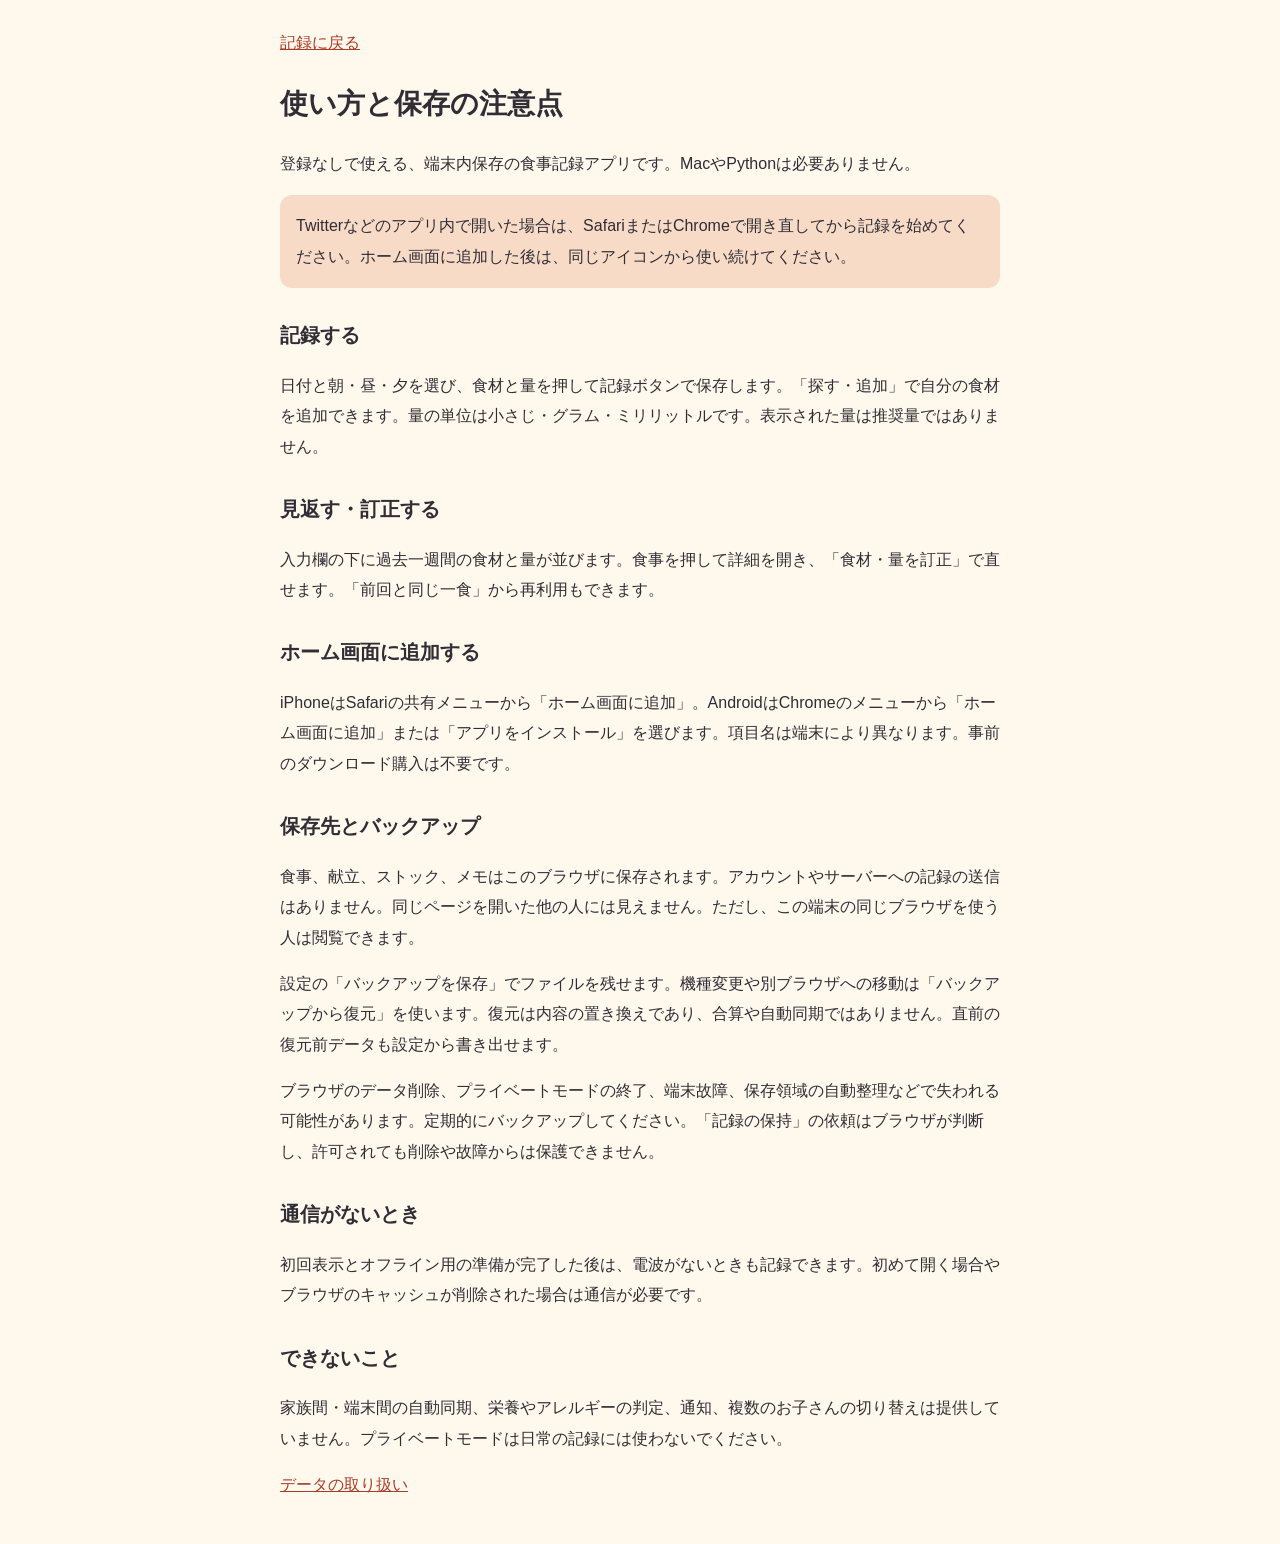
==== guide.html @ efba1701 "Add files via upload" ====
<!doctype html><html lang="ja"><meta charset="utf-8"><meta name="viewport" content="width=device-width,initial-scale=1"><title>使い方と保存の注意点｜もぐ日和</title><link rel="stylesheet" href="./guide.css"><main><a href="./">記録に戻る</a><h1>使い方と保存の注意点</h1><p>登録なしで使える、端末内保存の食事記録アプリです。MacやPythonは必要ありません。</p><aside>Twitterなどのアプリ内で開いた場合は、SafariまたはChromeで開き直してから記録を始めてください。ホーム画面に追加した後は、同じアイコンから使い続けてください。</aside><h2>記録する</h2><p>日付と朝・昼・夕を選び、食材と量を押して記録ボタンで保存します。「探す・追加」で自分の食材を追加できます。量の単位は小さじ・グラム・ミリリットルです。表示された量は推奨量ではありません。</p><h2>見返す・訂正する</h2><p>入力欄の下に過去一週間の食材と量が並びます。食事を押して詳細を開き、「食材・量を訂正」で直せます。「前回と同じ一食」から再利用もできます。</p><h2>ホーム画面に追加する</h2><p>iPhoneはSafariの共有メニューから「ホーム画面に追加」。AndroidはChromeのメニューから「ホーム画面に追加」または「アプリをインストール」を選びます。項目名は端末により異なります。事前のダウンロード購入は不要です。</p><h2>保存先とバックアップ</h2><p>食事、献立、ストック、メモはこのブラウザに保存されます。アカウントやサーバーへの記録の送信はありません。同じページを開いた他の人には見えません。ただし、この端末の同じブラウザを使う人は閲覧できます。</p><p>設定の「バックアップを保存」でファイルを残せます。機種変更や別ブラウザへの移動は「バックアップから復元」を使います。復元は内容の置き換えであり、合算や自動同期ではありません。直前の復元前データも設定から書き出せます。</p><p>ブラウザのデータ削除、プライベートモードの終了、端末故障、保存領域の自動整理などで失われる可能性があります。定期的にバックアップしてください。「記録の保持」の依頼はブラウザが判断し、許可されても削除や故障からは保護できません。</p><h2>通信がないとき</h2><p>初回表示とオフライン用の準備が完了した後は、電波がないときも記録できます。初めて開く場合やブラウザのキャッシュが削除された場合は通信が必要です。</p><h2>できないこと</h2><p>家族間・端末間の自動同期、栄養やアレルギーの判定、通知、複数のお子さんの切り替えは提供していません。プライベートモードは日常の記録には使わないでください。</p><p><a href="./privacy.html">データの取り扱い</a></p></main></html>
---- guide.css ----
body{font:16px/1.9 -apple-system,BlinkMacSystemFont,"Hiragino Sans",sans-serif;color:#302d35;background:#fff8ed;margin:0}main{max-width:720px;margin:auto;padding:28px 20px}h1{font-size:28px}h2{font-size:20px;margin-top:28px}a{color:#ac3c27}aside{background:#f7dbc7;border-radius:12px;padding:16px}li{margin:10px 0}
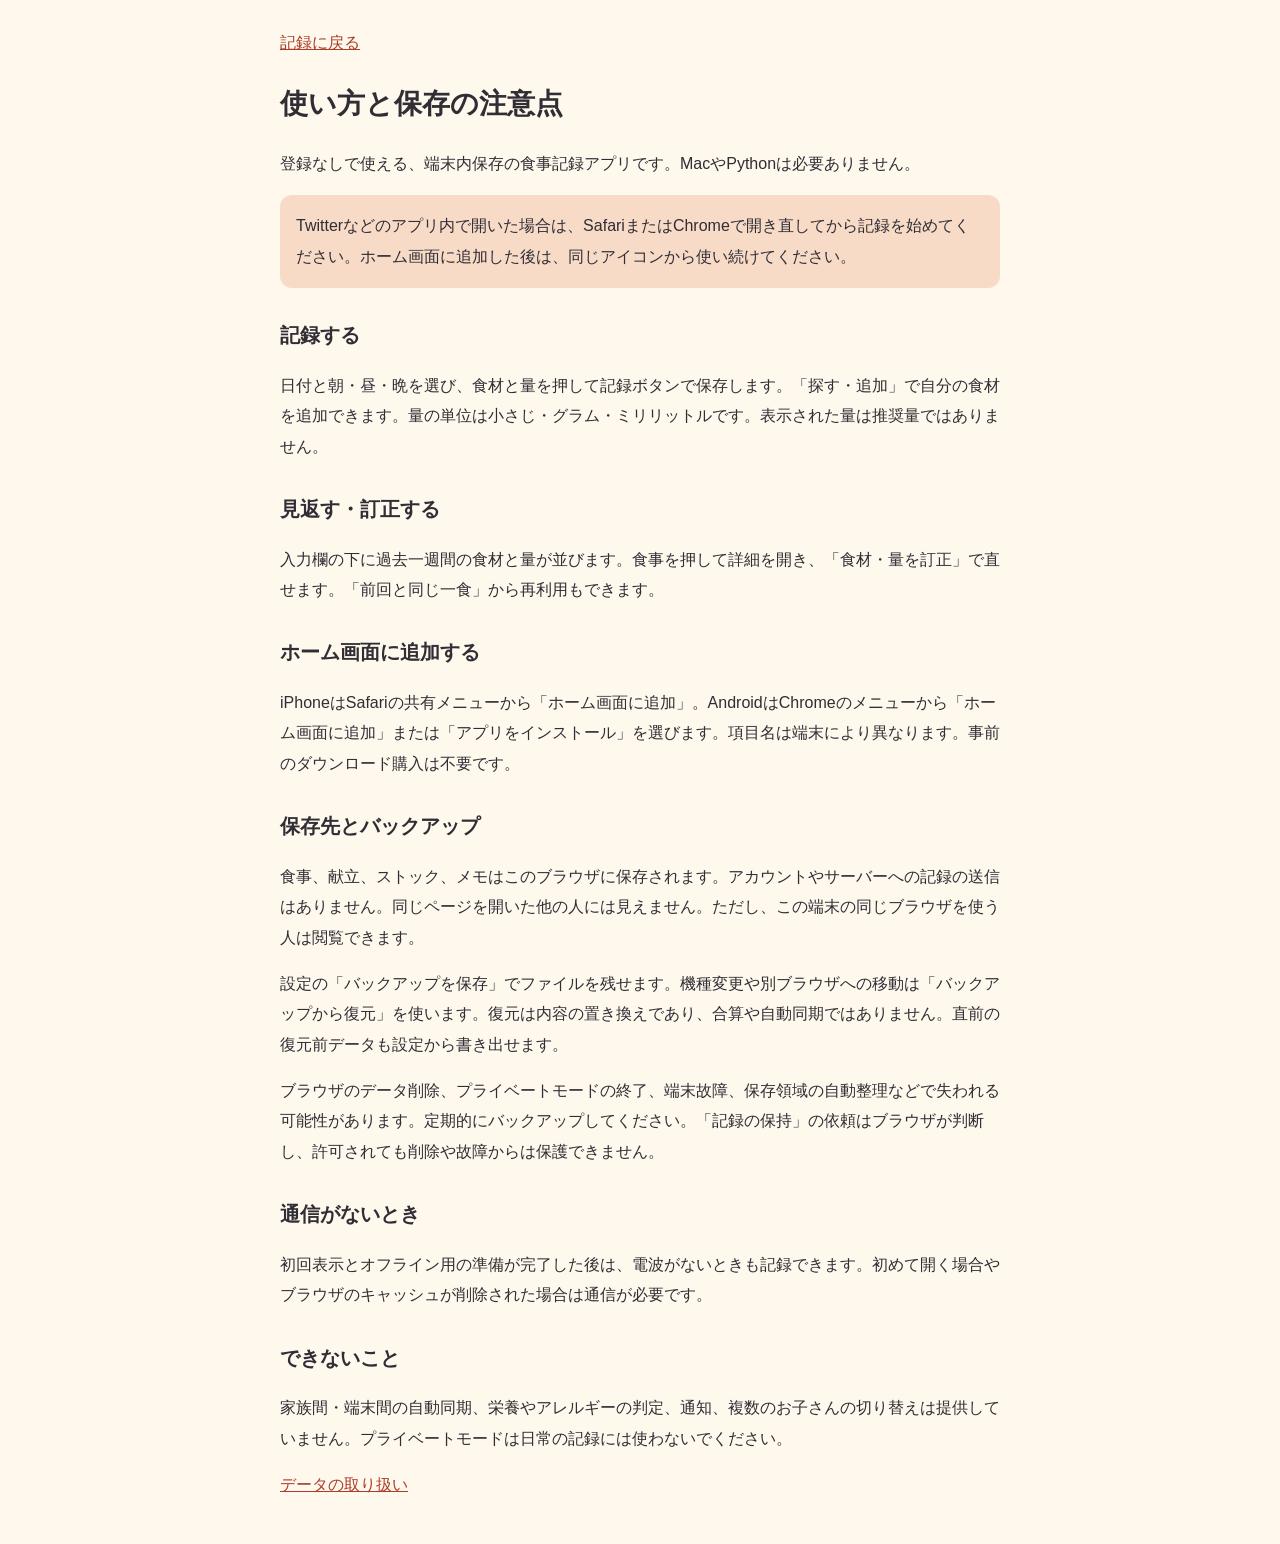
==== commit aaf79ced: "Update to v1.2.0: app.js, quick.js, local-store.js, style.css, sw.js, index.html, guide.html" ====
--- a/guide.html
+++ b/guide.html
@@ -1 +1 @@
-<!doctype html><html lang="ja"><meta charset="utf-8"><meta name="viewport" content="width=device-width,initial-scale=1"><title>使い方と保存の注意点｜もぐ日和</title><link rel="stylesheet" href="./guide.css"><main><a href="./">記録に戻る</a><h1>使い方と保存の注意点</h1><p>登録なしで使える、端末内保存の食事記録アプリです。MacやPythonは必要ありません。</p><aside>Twitterなどのアプリ内で開いた場合は、SafariまたはChromeで開き直してから記録を始めてください。ホーム画面に追加した後は、同じアイコンから使い続けてください。</aside><h2>記録する</h2><p>日付と朝・昼・夕を選び、食材と量を押して記録ボタンで保存します。「探す・追加」で自分の食材を追加できます。量の単位は小さじ・グラム・ミリリットルです。表示された量は推奨量ではありません。</p><h2>見返す・訂正する</h2><p>入力欄の下に過去一週間の食材と量が並びます。食事を押して詳細を開き、「食材・量を訂正」で直せます。「前回と同じ一食」から再利用もできます。</p><h2>ホーム画面に追加する</h2><p>iPhoneはSafariの共有メニューから「ホーム画面に追加」。AndroidはChromeのメニューから「ホーム画面に追加」または「アプリをインストール」を選びます。項目名は端末により異なります。事前のダウンロード購入は不要です。</p><h2>保存先とバックアップ</h2><p>食事、献立、ストック、メモはこのブラウザに保存されます。アカウントやサーバーへの記録の送信はありません。同じページを開いた他の人には見えません。ただし、この端末の同じブラウザを使う人は閲覧できます。</p><p>設定の「バックアップを保存」でファイルを残せます。機種変更や別ブラウザへの移動は「バックアップから復元」を使います。復元は内容の置き換えであり、合算や自動同期ではありません。直前の復元前データも設定から書き出せます。</p><p>ブラウザのデータ削除、プライベートモードの終了、端末故障、保存領域の自動整理などで失われる可能性があります。定期的にバックアップしてください。「記録の保持」の依頼はブラウザが判断し、許可されても削除や故障からは保護できません。</p><h2>通信がないとき</h2><p>初回表示とオフライン用の準備が完了した後は、電波がないときも記録できます。初めて開く場合やブラウザのキャッシュが削除された場合は通信が必要です。</p><h2>できないこと</h2><p>家族間・端末間の自動同期、栄養やアレルギーの判定、通知、複数のお子さんの切り替えは提供していません。プライベートモードは日常の記録には使わないでください。</p><p><a href="./privacy.html">データの取り扱い</a></p></main></html>+<!doctype html><html lang="ja"><meta charset="utf-8"><meta name="viewport" content="width=device-width,initial-scale=1"><title>使い方と保存の注意点｜もぐ日和</title><link rel="stylesheet" href="./guide.css"><main><a href="./">記録に戻る</a><h1>使い方と保存の注意点</h1><p>登録なしで使える、端末内保存の食事記録アプリです。MacやPythonは必要ありません。</p><aside>Twitterなどのアプリ内で開いた場合は、SafariまたはChromeで開き直してから記録を始めてください。ホーム画面に追加した後は、同じアイコンから使い続けてください。</aside><h2>記録する</h2><p>日付と朝・昼・晩を選び、食材と量を押して記録ボタンで保存します。「探す・追加」で自分の食材を追加できます。量の単位は小さじ・グラム・ミリリットルです。表示された量は推奨量ではありません。</p><h2>見返す・訂正する</h2><p>入力欄の下に過去一週間の食材と量が並びます。食事を押して詳細を開き、「食材・量を訂正」で直せます。「前回と同じ一食」から再利用もできます。</p><h2>ホーム画面に追加する</h2><p>iPhoneはSafariの共有メニューから「ホーム画面に追加」。AndroidはChromeのメニューから「ホーム画面に追加」または「アプリをインストール」を選びます。項目名は端末により異なります。事前のダウンロード購入は不要です。</p><h2>保存先とバックアップ</h2><p>食事、献立、ストック、メモはこのブラウザに保存されます。アカウントやサーバーへの記録の送信はありません。同じページを開いた他の人には見えません。ただし、この端末の同じブラウザを使う人は閲覧できます。</p><p>設定の「バックアップを保存」でファイルを残せます。機種変更や別ブラウザへの移動は「バックアップから復元」を使います。復元は内容の置き換えであり、合算や自動同期ではありません。直前の復元前データも設定から書き出せます。</p><p>ブラウザのデータ削除、プライベートモードの終了、端末故障、保存領域の自動整理などで失われる可能性があります。定期的にバックアップしてください。「記録の保持」の依頼はブラウザが判断し、許可されても削除や故障からは保護できません。</p><h2>通信がないとき</h2><p>初回表示とオフライン用の準備が完了した後は、電波がないときも記録できます。初めて開く場合やブラウザのキャッシュが削除された場合は通信が必要です。</p><h2>できないこと</h2><p>家族間・端末間の自動同期、栄養やアレルギーの判定、通知、複数のお子さんの切り替えは提供していません。プライベートモードは日常の記録には使わないでください。</p><p><a href="./privacy.html">データの取り扱い</a></p></main></html>
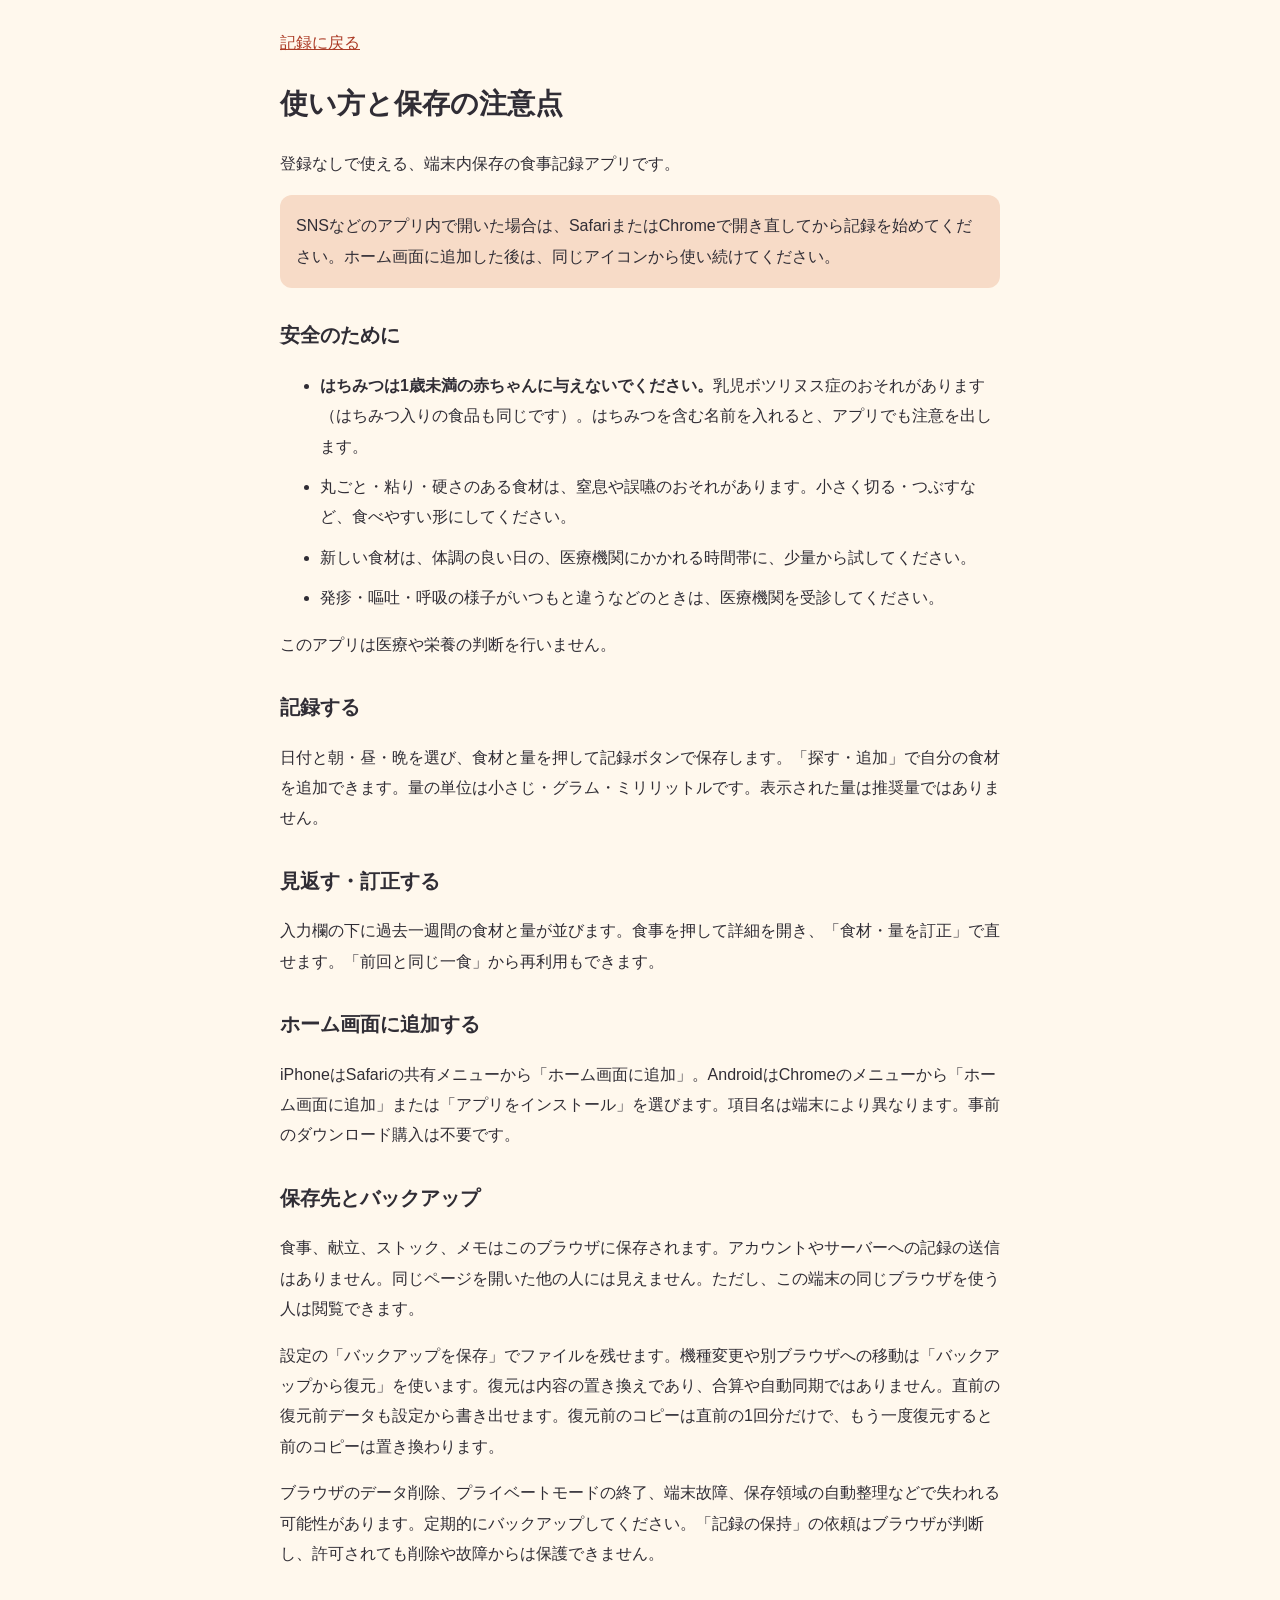
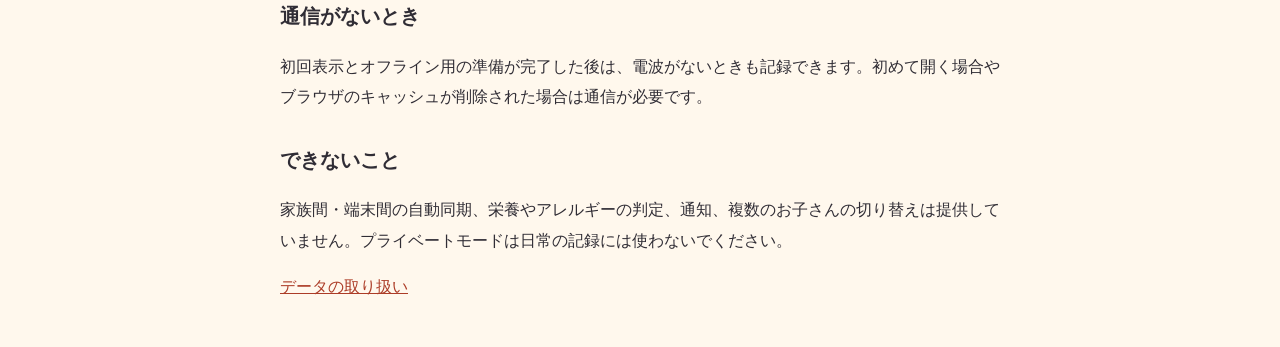
==== commit eaf0f3a8: "v1.5.2" ====
--- a/guide.html
+++ b/guide.html
@@ -1 +1 @@
-<!doctype html><html lang="ja"><meta charset="utf-8"><meta name="viewport" content="width=device-width,initial-scale=1"><title>使い方と保存の注意点｜もぐ日和</title><link rel="stylesheet" href="./guide.css"><main><a href="./">記録に戻る</a><h1>使い方と保存の注意点</h1><p>登録なしで使える、端末内保存の食事記録アプリです。MacやPythonは必要ありません。</p><aside>Twitterなどのアプリ内で開いた場合は、SafariまたはChromeで開き直してから記録を始めてください。ホーム画面に追加した後は、同じアイコンから使い続けてください。</aside><h2>記録する</h2><p>日付と朝・昼・晩を選び、食材と量を押して記録ボタンで保存します。「探す・追加」で自分の食材を追加できます。量の単位は小さじ・グラム・ミリリットルです。表示された量は推奨量ではありません。</p><h2>見返す・訂正する</h2><p>入力欄の下に過去一週間の食材と量が並びます。食事を押して詳細を開き、「食材・量を訂正」で直せます。「前回と同じ一食」から再利用もできます。</p><h2>ホーム画面に追加する</h2><p>iPhoneはSafariの共有メニューから「ホーム画面に追加」。AndroidはChromeのメニューから「ホーム画面に追加」または「アプリをインストール」を選びます。項目名は端末により異なります。事前のダウンロード購入は不要です。</p><h2>保存先とバックアップ</h2><p>食事、献立、ストック、メモはこのブラウザに保存されます。アカウントやサーバーへの記録の送信はありません。同じページを開いた他の人には見えません。ただし、この端末の同じブラウザを使う人は閲覧できます。</p><p>設定の「バックアップを保存」でファイルを残せます。機種変更や別ブラウザへの移動は「バックアップから復元」を使います。復元は内容の置き換えであり、合算や自動同期ではありません。直前の復元前データも設定から書き出せます。</p><p>ブラウザのデータ削除、プライベートモードの終了、端末故障、保存領域の自動整理などで失われる可能性があります。定期的にバックアップしてください。「記録の保持」の依頼はブラウザが判断し、許可されても削除や故障からは保護できません。</p><h2>通信がないとき</h2><p>初回表示とオフライン用の準備が完了した後は、電波がないときも記録できます。初めて開く場合やブラウザのキャッシュが削除された場合は通信が必要です。</p><h2>できないこと</h2><p>家族間・端末間の自動同期、栄養やアレルギーの判定、通知、複数のお子さんの切り替えは提供していません。プライベートモードは日常の記録には使わないでください。</p><p><a href="./privacy.html">データの取り扱い</a></p></main></html>+<!doctype html><html lang="ja"><meta charset="utf-8"><meta name="viewport" content="width=device-width,initial-scale=1"><title>使い方と保存の注意点｜もぐ日和</title><link rel="stylesheet" href="./guide.css"><main><a href="./">記録に戻る</a><h1>使い方と保存の注意点</h1><p>登録なしで使える、端末内保存の食事記録アプリです。</p><aside>SNSなどのアプリ内で開いた場合は、SafariまたはChromeで開き直してから記録を始めてください。ホーム画面に追加した後は、同じアイコンから使い続けてください。</aside><h2>安全のために</h2><ul><li><b>はちみつは1歳未満の赤ちゃんに与えないでください。</b>乳児ボツリヌス症のおそれがあります（はちみつ入りの食品も同じです）。はちみつを含む名前を入れると、アプリでも注意を出します。</li><li>丸ごと・粘り・硬さのある食材は、窒息や誤嚥のおそれがあります。小さく切る・つぶすなど、食べやすい形にしてください。</li><li>新しい食材は、体調の良い日の、医療機関にかかれる時間帯に、少量から試してください。</li><li>発疹・嘔吐・呼吸の様子がいつもと違うなどのときは、医療機関を受診してください。</li></ul><p>このアプリは医療や栄養の判断を行いません。</p><h2>記録する</h2><p>日付と朝・昼・晩を選び、食材と量を押して記録ボタンで保存します。「探す・追加」で自分の食材を追加できます。量の単位は小さじ・グラム・ミリリットルです。表示された量は推奨量ではありません。</p><h2>見返す・訂正する</h2><p>入力欄の下に過去一週間の食材と量が並びます。食事を押して詳細を開き、「食材・量を訂正」で直せます。「前回と同じ一食」から再利用もできます。</p><h2>ホーム画面に追加する</h2><p>iPhoneはSafariの共有メニューから「ホーム画面に追加」。AndroidはChromeのメニューから「ホーム画面に追加」または「アプリをインストール」を選びます。項目名は端末により異なります。事前のダウンロード購入は不要です。</p><h2>保存先とバックアップ</h2><p>食事、献立、ストック、メモはこのブラウザに保存されます。アカウントやサーバーへの記録の送信はありません。同じページを開いた他の人には見えません。ただし、この端末の同じブラウザを使う人は閲覧できます。</p><p>設定の「バックアップを保存」でファイルを残せます。機種変更や別ブラウザへの移動は「バックアップから復元」を使います。復元は内容の置き換えであり、合算や自動同期ではありません。直前の復元前データも設定から書き出せます。復元前のコピーは直前の1回分だけで、もう一度復元すると前のコピーは置き換わります。</p><p>ブラウザのデータ削除、プライベートモードの終了、端末故障、保存領域の自動整理などで失われる可能性があります。定期的にバックアップしてください。「記録の保持」の依頼はブラウザが判断し、許可されても削除や故障からは保護できません。</p><h2>通信がないとき</h2><p>初回表示とオフライン用の準備が完了した後は、電波がないときも記録できます。初めて開く場合やブラウザのキャッシュが削除された場合は通信が必要です。</p><h2>できないこと</h2><p>家族間・端末間の自動同期、栄養やアレルギーの判定、通知、複数のお子さんの切り替えは提供していません。プライベートモードは日常の記録には使わないでください。</p><p><a href="./privacy.html">データの取り扱い</a></p></main></html>
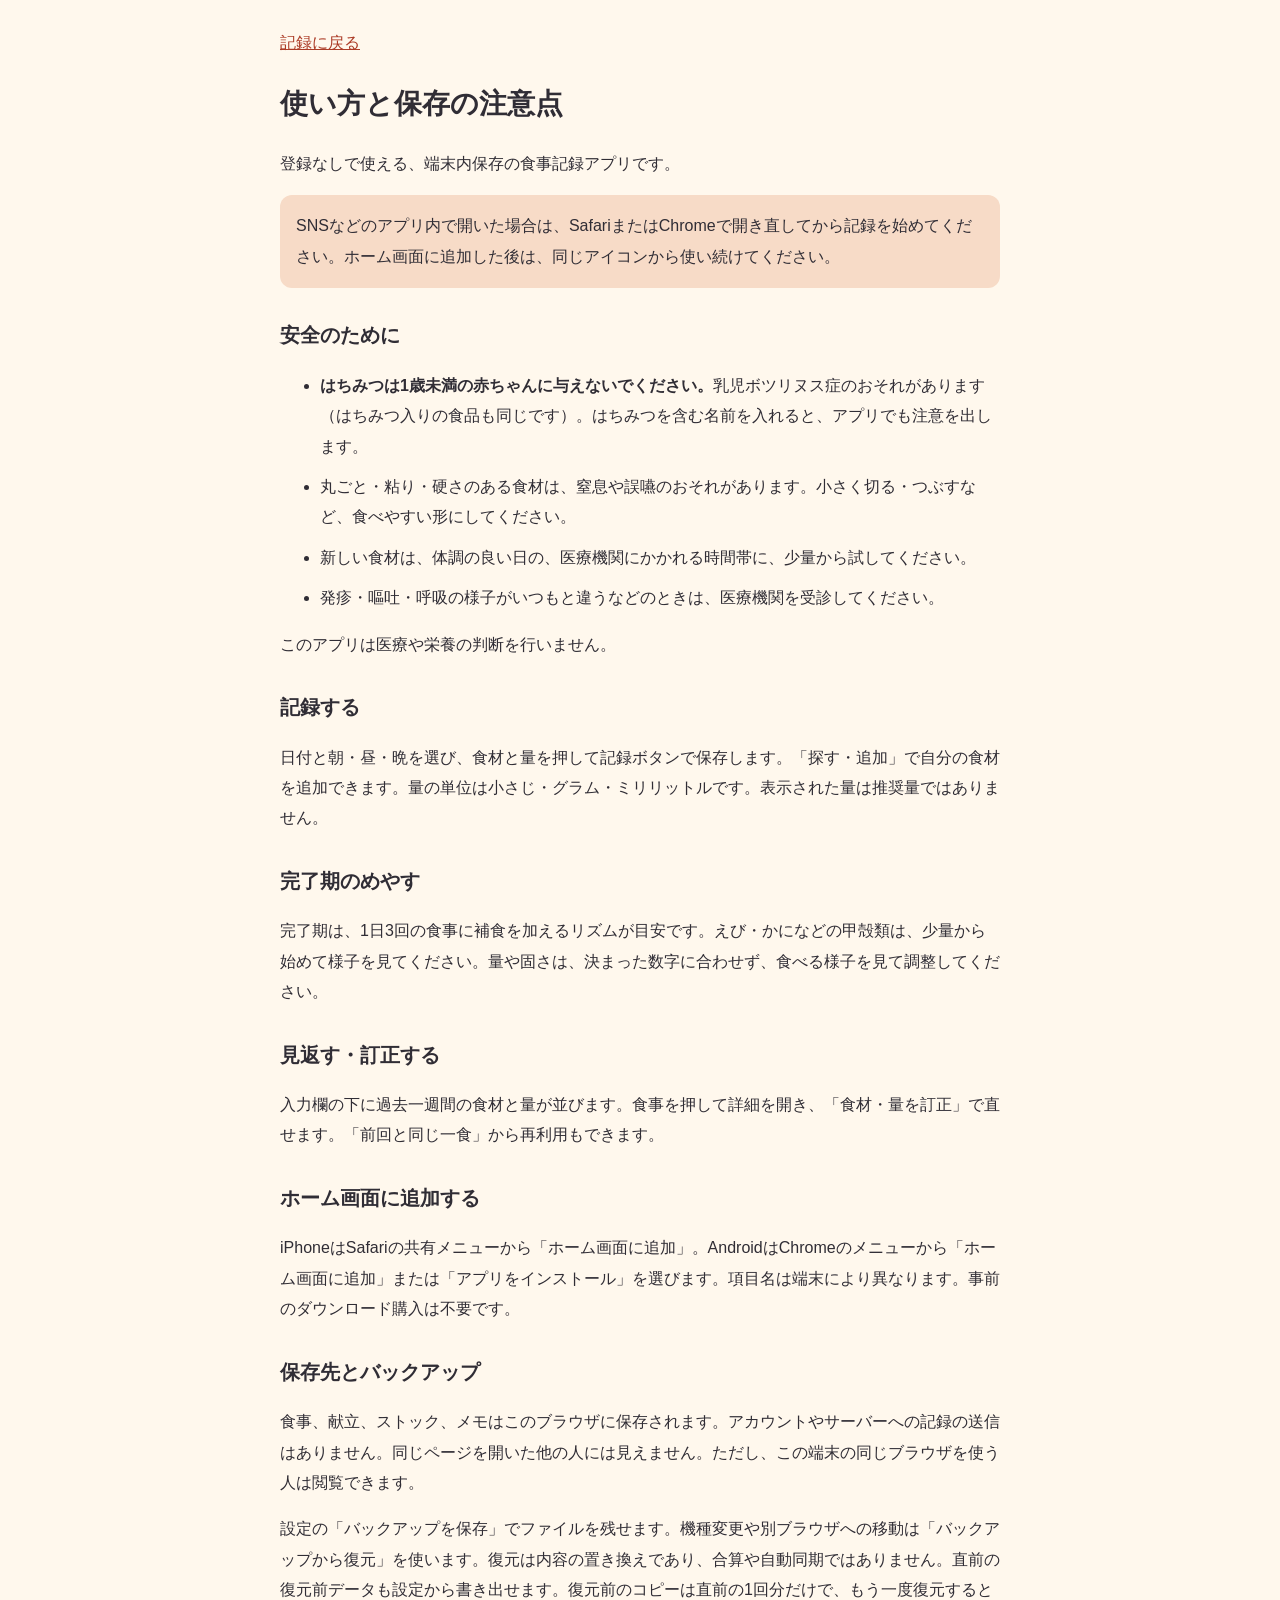
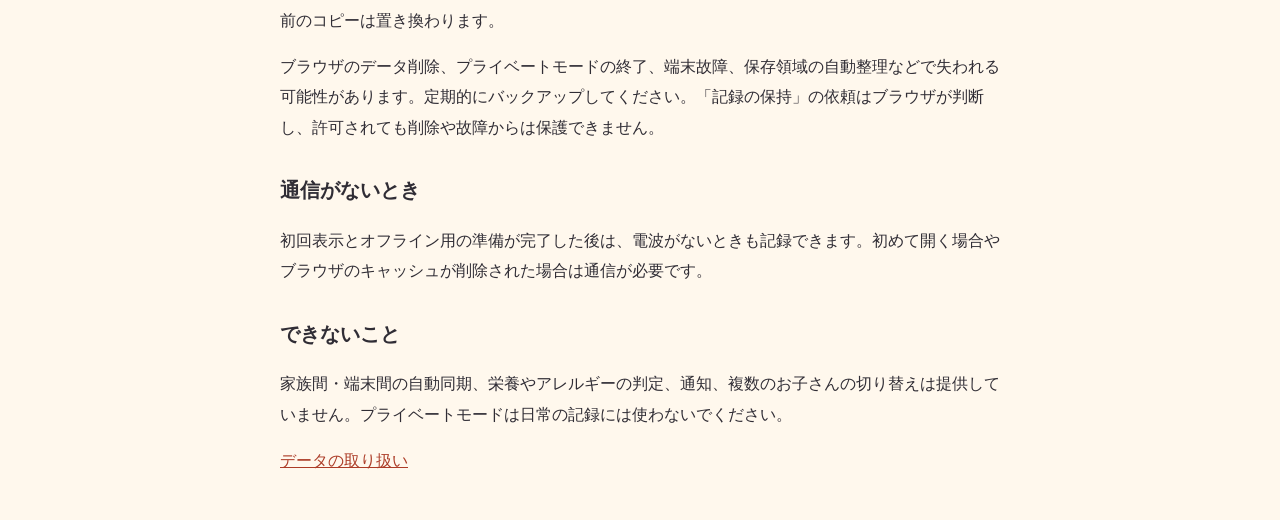
==== commit a7b7e957: "v1.8.0 code" ====
--- a/guide.html
+++ b/guide.html
@@ -1 +1 @@
-<!doctype html><html lang="ja"><meta charset="utf-8"><meta name="viewport" content="width=device-width,initial-scale=1"><title>使い方と保存の注意点｜もぐ日和</title><link rel="stylesheet" href="./guide.css"><main><a href="./">記録に戻る</a><h1>使い方と保存の注意点</h1><p>登録なしで使える、端末内保存の食事記録アプリです。</p><aside>SNSなどのアプリ内で開いた場合は、SafariまたはChromeで開き直してから記録を始めてください。ホーム画面に追加した後は、同じアイコンから使い続けてください。</aside><h2>安全のために</h2><ul><li><b>はちみつは1歳未満の赤ちゃんに与えないでください。</b>乳児ボツリヌス症のおそれがあります（はちみつ入りの食品も同じです）。はちみつを含む名前を入れると、アプリでも注意を出します。</li><li>丸ごと・粘り・硬さのある食材は、窒息や誤嚥のおそれがあります。小さく切る・つぶすなど、食べやすい形にしてください。</li><li>新しい食材は、体調の良い日の、医療機関にかかれる時間帯に、少量から試してください。</li><li>発疹・嘔吐・呼吸の様子がいつもと違うなどのときは、医療機関を受診してください。</li></ul><p>このアプリは医療や栄養の判断を行いません。</p><h2>記録する</h2><p>日付と朝・昼・晩を選び、食材と量を押して記録ボタンで保存します。「探す・追加」で自分の食材を追加できます。量の単位は小さじ・グラム・ミリリットルです。表示された量は推奨量ではありません。</p><h2>見返す・訂正する</h2><p>入力欄の下に過去一週間の食材と量が並びます。食事を押して詳細を開き、「食材・量を訂正」で直せます。「前回と同じ一食」から再利用もできます。</p><h2>ホーム画面に追加する</h2><p>iPhoneはSafariの共有メニューから「ホーム画面に追加」。AndroidはChromeのメニューから「ホーム画面に追加」または「アプリをインストール」を選びます。項目名は端末により異なります。事前のダウンロード購入は不要です。</p><h2>保存先とバックアップ</h2><p>食事、献立、ストック、メモはこのブラウザに保存されます。アカウントやサーバーへの記録の送信はありません。同じページを開いた他の人には見えません。ただし、この端末の同じブラウザを使う人は閲覧できます。</p><p>設定の「バックアップを保存」でファイルを残せます。機種変更や別ブラウザへの移動は「バックアップから復元」を使います。復元は内容の置き換えであり、合算や自動同期ではありません。直前の復元前データも設定から書き出せます。復元前のコピーは直前の1回分だけで、もう一度復元すると前のコピーは置き換わります。</p><p>ブラウザのデータ削除、プライベートモードの終了、端末故障、保存領域の自動整理などで失われる可能性があります。定期的にバックアップしてください。「記録の保持」の依頼はブラウザが判断し、許可されても削除や故障からは保護できません。</p><h2>通信がないとき</h2><p>初回表示とオフライン用の準備が完了した後は、電波がないときも記録できます。初めて開く場合やブラウザのキャッシュが削除された場合は通信が必要です。</p><h2>できないこと</h2><p>家族間・端末間の自動同期、栄養やアレルギーの判定、通知、複数のお子さんの切り替えは提供していません。プライベートモードは日常の記録には使わないでください。</p><p><a href="./privacy.html">データの取り扱い</a></p></main></html>+<!doctype html><html lang="ja"><meta charset="utf-8"><meta name="viewport" content="width=device-width,initial-scale=1"><title>使い方と保存の注意点｜もぐ日和</title><link rel="stylesheet" href="./guide.css"><main><a href="./">記録に戻る</a><h1>使い方と保存の注意点</h1><p>登録なしで使える、端末内保存の食事記録アプリです。</p><aside>SNSなどのアプリ内で開いた場合は、SafariまたはChromeで開き直してから記録を始めてください。ホーム画面に追加した後は、同じアイコンから使い続けてください。</aside><h2>安全のために</h2><ul><li><b>はちみつは1歳未満の赤ちゃんに与えないでください。</b>乳児ボツリヌス症のおそれがあります（はちみつ入りの食品も同じです）。はちみつを含む名前を入れると、アプリでも注意を出します。</li><li>丸ごと・粘り・硬さのある食材は、窒息や誤嚥のおそれがあります。小さく切る・つぶすなど、食べやすい形にしてください。</li><li>新しい食材は、体調の良い日の、医療機関にかかれる時間帯に、少量から試してください。</li><li>発疹・嘔吐・呼吸の様子がいつもと違うなどのときは、医療機関を受診してください。</li></ul><p>このアプリは医療や栄養の判断を行いません。</p><h2>記録する</h2><p>日付と朝・昼・晩を選び、食材と量を押して記録ボタンで保存します。「探す・追加」で自分の食材を追加できます。量の単位は小さじ・グラム・ミリリットルです。表示された量は推奨量ではありません。</p><h2>完了期のめやす</h2><p>完了期は、1日3回の食事に補食を加えるリズムが目安です。えび・かになどの甲殻類は、少量から始めて様子を見てください。量や固さは、決まった数字に合わせず、食べる様子を見て調整してください。</p><h2>見返す・訂正する</h2><p>入力欄の下に過去一週間の食材と量が並びます。食事を押して詳細を開き、「食材・量を訂正」で直せます。「前回と同じ一食」から再利用もできます。</p><h2>ホーム画面に追加する</h2><p>iPhoneはSafariの共有メニューから「ホーム画面に追加」。AndroidはChromeのメニューから「ホーム画面に追加」または「アプリをインストール」を選びます。項目名は端末により異なります。事前のダウンロード購入は不要です。</p><h2>保存先とバックアップ</h2><p>食事、献立、ストック、メモはこのブラウザに保存されます。アカウントやサーバーへの記録の送信はありません。同じページを開いた他の人には見えません。ただし、この端末の同じブラウザを使う人は閲覧できます。</p><p>設定の「バックアップを保存」でファイルを残せます。機種変更や別ブラウザへの移動は「バックアップから復元」を使います。復元は内容の置き換えであり、合算や自動同期ではありません。直前の復元前データも設定から書き出せます。復元前のコピーは直前の1回分だけで、もう一度復元すると前のコピーは置き換わります。</p><p>ブラウザのデータ削除、プライベートモードの終了、端末故障、保存領域の自動整理などで失われる可能性があります。定期的にバックアップしてください。「記録の保持」の依頼はブラウザが判断し、許可されても削除や故障からは保護できません。</p><h2>通信がないとき</h2><p>初回表示とオフライン用の準備が完了した後は、電波がないときも記録できます。初めて開く場合やブラウザのキャッシュが削除された場合は通信が必要です。</p><h2>できないこと</h2><p>家族間・端末間の自動同期、栄養やアレルギーの判定、通知、複数のお子さんの切り替えは提供していません。プライベートモードは日常の記録には使わないでください。</p><p><a href="./privacy.html">データの取り扱い</a></p></main></html>
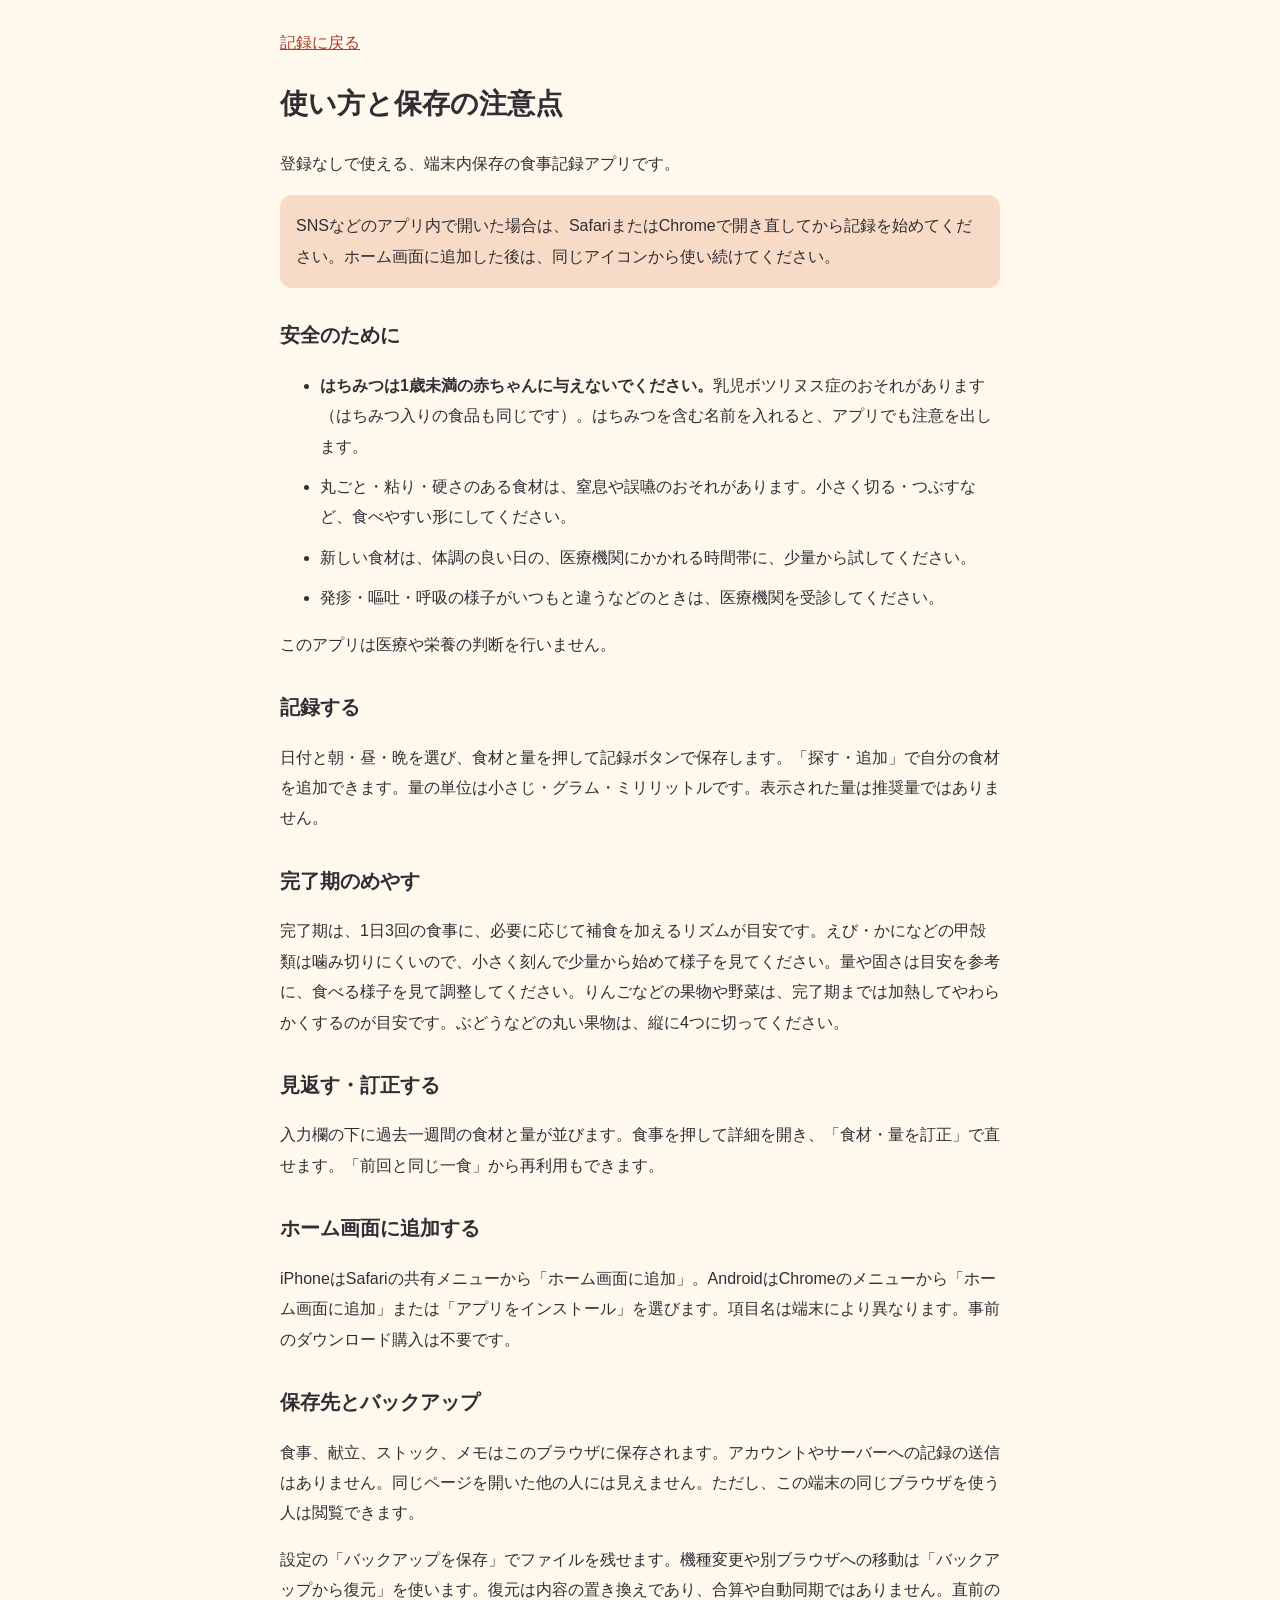
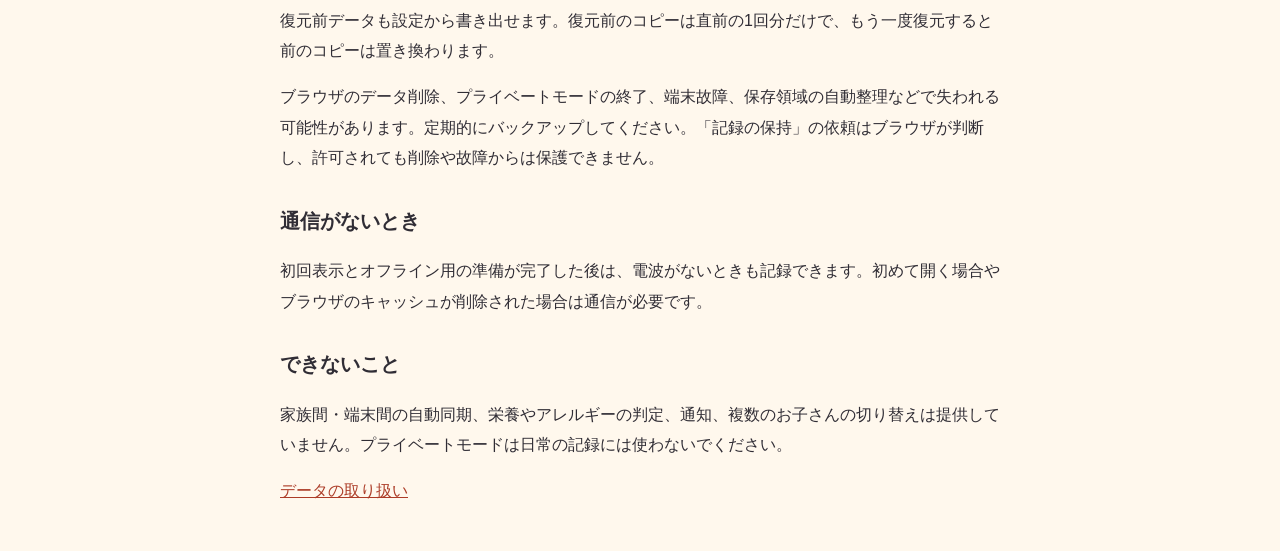
==== commit cea8dfe5: "v1.8.1 critic fixes" ====
--- a/guide.html
+++ b/guide.html
@@ -1 +1 @@
-<!doctype html><html lang="ja"><meta charset="utf-8"><meta name="viewport" content="width=device-width,initial-scale=1"><title>使い方と保存の注意点｜もぐ日和</title><link rel="stylesheet" href="./guide.css"><main><a href="./">記録に戻る</a><h1>使い方と保存の注意点</h1><p>登録なしで使える、端末内保存の食事記録アプリです。</p><aside>SNSなどのアプリ内で開いた場合は、SafariまたはChromeで開き直してから記録を始めてください。ホーム画面に追加した後は、同じアイコンから使い続けてください。</aside><h2>安全のために</h2><ul><li><b>はちみつは1歳未満の赤ちゃんに与えないでください。</b>乳児ボツリヌス症のおそれがあります（はちみつ入りの食品も同じです）。はちみつを含む名前を入れると、アプリでも注意を出します。</li><li>丸ごと・粘り・硬さのある食材は、窒息や誤嚥のおそれがあります。小さく切る・つぶすなど、食べやすい形にしてください。</li><li>新しい食材は、体調の良い日の、医療機関にかかれる時間帯に、少量から試してください。</li><li>発疹・嘔吐・呼吸の様子がいつもと違うなどのときは、医療機関を受診してください。</li></ul><p>このアプリは医療や栄養の判断を行いません。</p><h2>記録する</h2><p>日付と朝・昼・晩を選び、食材と量を押して記録ボタンで保存します。「探す・追加」で自分の食材を追加できます。量の単位は小さじ・グラム・ミリリットルです。表示された量は推奨量ではありません。</p><h2>完了期のめやす</h2><p>完了期は、1日3回の食事に補食を加えるリズムが目安です。えび・かになどの甲殻類は、少量から始めて様子を見てください。量や固さは、決まった数字に合わせず、食べる様子を見て調整してください。</p><h2>見返す・訂正する</h2><p>入力欄の下に過去一週間の食材と量が並びます。食事を押して詳細を開き、「食材・量を訂正」で直せます。「前回と同じ一食」から再利用もできます。</p><h2>ホーム画面に追加する</h2><p>iPhoneはSafariの共有メニューから「ホーム画面に追加」。AndroidはChromeのメニューから「ホーム画面に追加」または「アプリをインストール」を選びます。項目名は端末により異なります。事前のダウンロード購入は不要です。</p><h2>保存先とバックアップ</h2><p>食事、献立、ストック、メモはこのブラウザに保存されます。アカウントやサーバーへの記録の送信はありません。同じページを開いた他の人には見えません。ただし、この端末の同じブラウザを使う人は閲覧できます。</p><p>設定の「バックアップを保存」でファイルを残せます。機種変更や別ブラウザへの移動は「バックアップから復元」を使います。復元は内容の置き換えであり、合算や自動同期ではありません。直前の復元前データも設定から書き出せます。復元前のコピーは直前の1回分だけで、もう一度復元すると前のコピーは置き換わります。</p><p>ブラウザのデータ削除、プライベートモードの終了、端末故障、保存領域の自動整理などで失われる可能性があります。定期的にバックアップしてください。「記録の保持」の依頼はブラウザが判断し、許可されても削除や故障からは保護できません。</p><h2>通信がないとき</h2><p>初回表示とオフライン用の準備が完了した後は、電波がないときも記録できます。初めて開く場合やブラウザのキャッシュが削除された場合は通信が必要です。</p><h2>できないこと</h2><p>家族間・端末間の自動同期、栄養やアレルギーの判定、通知、複数のお子さんの切り替えは提供していません。プライベートモードは日常の記録には使わないでください。</p><p><a href="./privacy.html">データの取り扱い</a></p></main></html>+<!doctype html><html lang="ja"><meta charset="utf-8"><meta name="viewport" content="width=device-width,initial-scale=1"><title>使い方と保存の注意点｜もぐ日和</title><link rel="stylesheet" href="./guide.css"><main><a href="./">記録に戻る</a><h1>使い方と保存の注意点</h1><p>登録なしで使える、端末内保存の食事記録アプリです。</p><aside>SNSなどのアプリ内で開いた場合は、SafariまたはChromeで開き直してから記録を始めてください。ホーム画面に追加した後は、同じアイコンから使い続けてください。</aside><h2>安全のために</h2><ul><li><b>はちみつは1歳未満の赤ちゃんに与えないでください。</b>乳児ボツリヌス症のおそれがあります（はちみつ入りの食品も同じです）。はちみつを含む名前を入れると、アプリでも注意を出します。</li><li>丸ごと・粘り・硬さのある食材は、窒息や誤嚥のおそれがあります。小さく切る・つぶすなど、食べやすい形にしてください。</li><li>新しい食材は、体調の良い日の、医療機関にかかれる時間帯に、少量から試してください。</li><li>発疹・嘔吐・呼吸の様子がいつもと違うなどのときは、医療機関を受診してください。</li></ul><p>このアプリは医療や栄養の判断を行いません。</p><h2>記録する</h2><p>日付と朝・昼・晩を選び、食材と量を押して記録ボタンで保存します。「探す・追加」で自分の食材を追加できます。量の単位は小さじ・グラム・ミリリットルです。表示された量は推奨量ではありません。</p><h2>完了期のめやす</h2><p>完了期は、1日3回の食事に、必要に応じて補食を加えるリズムが目安です。えび・かになどの甲殻類は噛み切りにくいので、小さく刻んで少量から始めて様子を見てください。量や固さは目安を参考に、食べる様子を見て調整してください。りんごなどの果物や野菜は、完了期までは加熱してやわらかくするのが目安です。ぶどうなどの丸い果物は、縦に4つに切ってください。</p><h2>見返す・訂正する</h2><p>入力欄の下に過去一週間の食材と量が並びます。食事を押して詳細を開き、「食材・量を訂正」で直せます。「前回と同じ一食」から再利用もできます。</p><h2>ホーム画面に追加する</h2><p>iPhoneはSafariの共有メニューから「ホーム画面に追加」。AndroidはChromeのメニューから「ホーム画面に追加」または「アプリをインストール」を選びます。項目名は端末により異なります。事前のダウンロード購入は不要です。</p><h2>保存先とバックアップ</h2><p>食事、献立、ストック、メモはこのブラウザに保存されます。アカウントやサーバーへの記録の送信はありません。同じページを開いた他の人には見えません。ただし、この端末の同じブラウザを使う人は閲覧できます。</p><p>設定の「バックアップを保存」でファイルを残せます。機種変更や別ブラウザへの移動は「バックアップから復元」を使います。復元は内容の置き換えであり、合算や自動同期ではありません。直前の復元前データも設定から書き出せます。復元前のコピーは直前の1回分だけで、もう一度復元すると前のコピーは置き換わります。</p><p>ブラウザのデータ削除、プライベートモードの終了、端末故障、保存領域の自動整理などで失われる可能性があります。定期的にバックアップしてください。「記録の保持」の依頼はブラウザが判断し、許可されても削除や故障からは保護できません。</p><h2>通信がないとき</h2><p>初回表示とオフライン用の準備が完了した後は、電波がないときも記録できます。初めて開く場合やブラウザのキャッシュが削除された場合は通信が必要です。</p><h2>できないこと</h2><p>家族間・端末間の自動同期、栄養やアレルギーの判定、通知、複数のお子さんの切り替えは提供していません。プライベートモードは日常の記録には使わないでください。</p><p><a href="./privacy.html">データの取り扱い</a></p></main></html>
